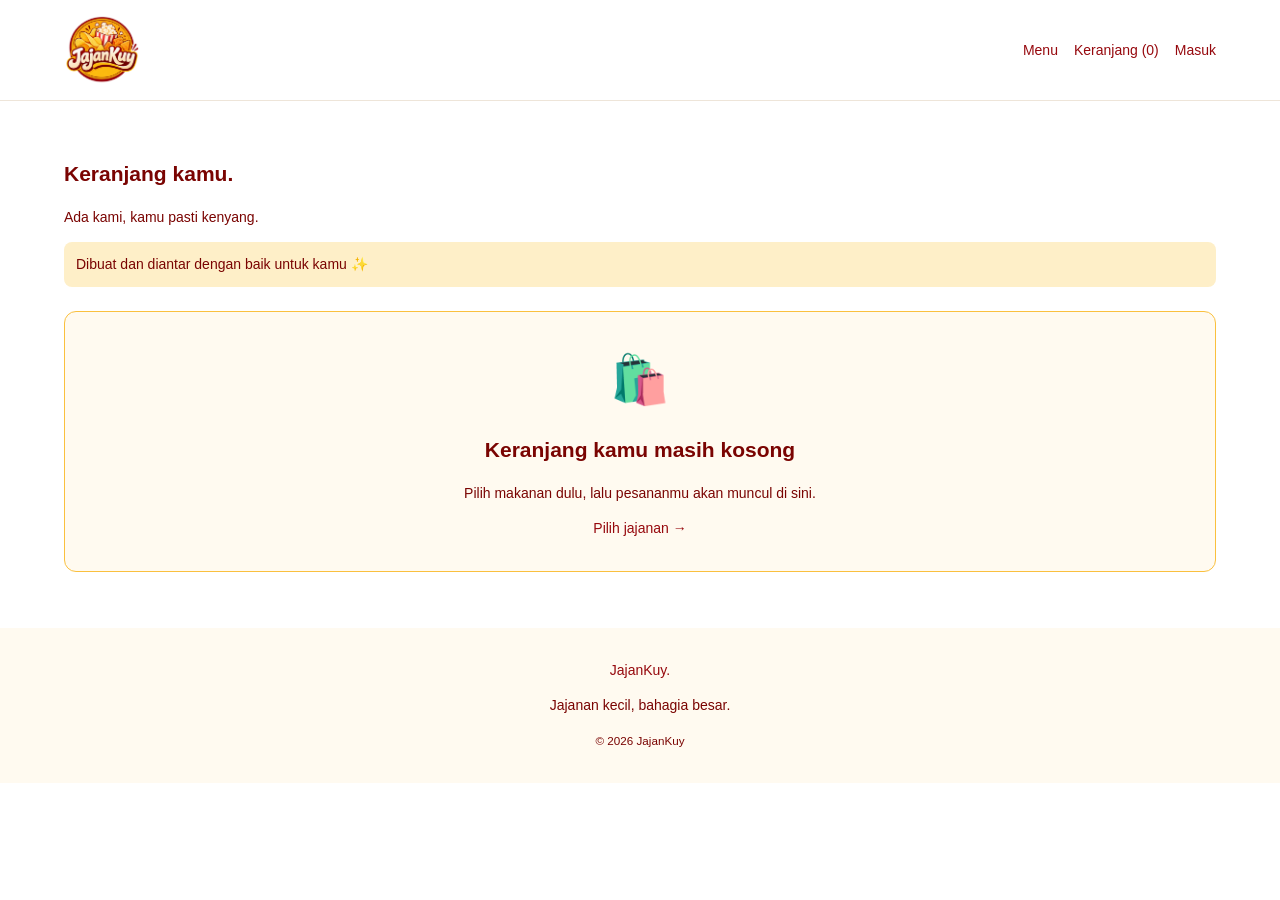
==== Basket Page/basket-filled.html @ 1321bf12 "BasketPage" ====
<!DOCTYPE html>
<html lang="id">
<head>
    <meta charset="UTF-8">
    <meta name="viewport" content="width=device-width, initial-scale=1.0">
    <title>Keranjang Kamu — JajanKuy</title>
    <link rel="stylesheet" href="basket.css">
    <script src="basket.js" defer></script>
</head>
<body >
    <!-- Logo dan navigasi -->
    <header class="site-header">
        <div class="container header-inner">
            <a href="basket.html">
                <img class="brand-logo" src="JajanKuy Snack Emblem.png" alt="Keranjang JajanKuy">
            </a>
            <nav>
                <a class="nav-item" href="menu.html">Menu</a>
                <a id="cart-link" class="nav-item active" href="basket.html">Keranjang</a>
                <a class="nav-item" href="#akun" data-account>Masuk</a>
            </nav>
        </div>
    </header>

    <!-- Isi keranjang diperbarui oleh basket.js -->
    <main class="container">
        <section id="keranjang">
            <div class="section-heading">
                <div>
                    <h1 id="cart-title">Keranjang kamu.</h1>
                    <p>Ada kami, kamu pasti kenyang.</p>
                </div>
                <p class="heading-badge">Dibuat dan diantar dengan baik untuk kamu ✨</p>
            </div>
            <div id="basket-content" tabindex="-1" aria-live="polite">
                <div class="empty-cart" tabindex="-1">
                    <div class="empty-art" aria-hidden="true">🛍️</div>
                    <h2>Keranjang kamu masih kosong</h2>
                    <p>Yuk, temukan jajanan favorit untuk menemani harimu.</p>
                    <a href="menu.html">Pilih jajanan →</a>
                </div>
            </div>
            <noscript><p>Aktifkan JavaScript untuk mengelola keranjang.</p></noscript>
        </section>
    </main>

    <!-- Footer dan pesan status -->
    <footer class="site-footer">
        <div class="container">
            <a class="footer-brand" href="basket.html">JajanKuy.</a>
            <p>Jajanan kecil, bahagia besar.</p>
            <small>© 2026 JajanKuy</small>
        </div>
    </footer>
    <p id="notice" class="notice" role="status" hidden></p>
</body>
</html>
---- Basket Page/basket.css ----
/* Selector dasar: tag, class, dan id. Warna ditulis langsung. */
div,
aside,
input,
button {
  box-sizing: border-box;
}

body {
  margin: 0;
  background: white;
  color: #7A0402;
  font: 14px/1.5 Arial, sans-serif;
}

.container {
  width: 90%;
  max-width: 1180px;
  margin: auto;
}

a {
  color: #96080D;
  text-decoration: none;
}

button,
input {
  font: inherit;
  padding: 8px;
  border: 1px solid #E99731;
  border-radius: 6px;
}

button {
  cursor: pointer;
  background: #FDB627;
  color: #7A0402;
}

.header-inner,
nav,
.basket-layout,
.cart-item,
.controls,
dl div,
.total {
  display: flex;
  align-items: center;
  justify-content: space-between;
  flex-wrap: wrap;
  gap: 16px;
}

.brand-logo {
  width: 76px;
  display: block;
}

#keranjang {
  padding: 40px 0 56px;
}

.section-heading,
.cart-item,
.total {
  margin-bottom: 24px;
}

.heading-badge,
.delivery {
  background: #FEEFC8;
  padding: 12px;
  border-radius: 8px;
}

.cart-panel {
  flex: 2 1 420px;
  min-width: 0;
}

.cart-panel,
.summary,
.empty-cart {
  padding: 20px;
  border: 1px solid #FAC03E;
  border-radius: 12px;
}

.summary {
  flex: 1 1 260px;
  min-width: 0;
  background: #fffaf0;
  align-self: flex-start;
}

.empty-cart,
.site-footer {
  padding: 32px 16px;
  text-align: center;
  background: #fffaf0;
}

.empty-art,
.food-art {
  font-size: 48px;
}

.item-info {
  flex: 1 1 140px;
}

.quantity input {
  width: 44px;
}

.checkout {
  width: 100%;
  padding: 14px;
  font-weight: bold;
}

.notice {
  position: fixed;
  bottom: 16px;
  left: 5%;
  right: 5%;
  padding: 16px;
  background: #7A0402;
  color: white;
}

/* Detail tampilan agar tetap ringkas dan mudah dipelajari */
.site-header {
  border-bottom: 1px solid #eee5d9;
  padding: 12px 0;
}

.cart-item {
  border-bottom: 1px solid #eee5d9;
  padding-bottom: 20px;
}

.food-art {
  background: #FEEFC8;
  border-radius: 12px;
  padding: 10px;
}

.item-info p,
.summary-note,
.promo-hint {
  color: #86766d;
  font-size: 12px;
}

.panel-heading,
.total {
  font-weight: bold;
}

.cart-footer,
.item-actions {
  text-align: right;
}
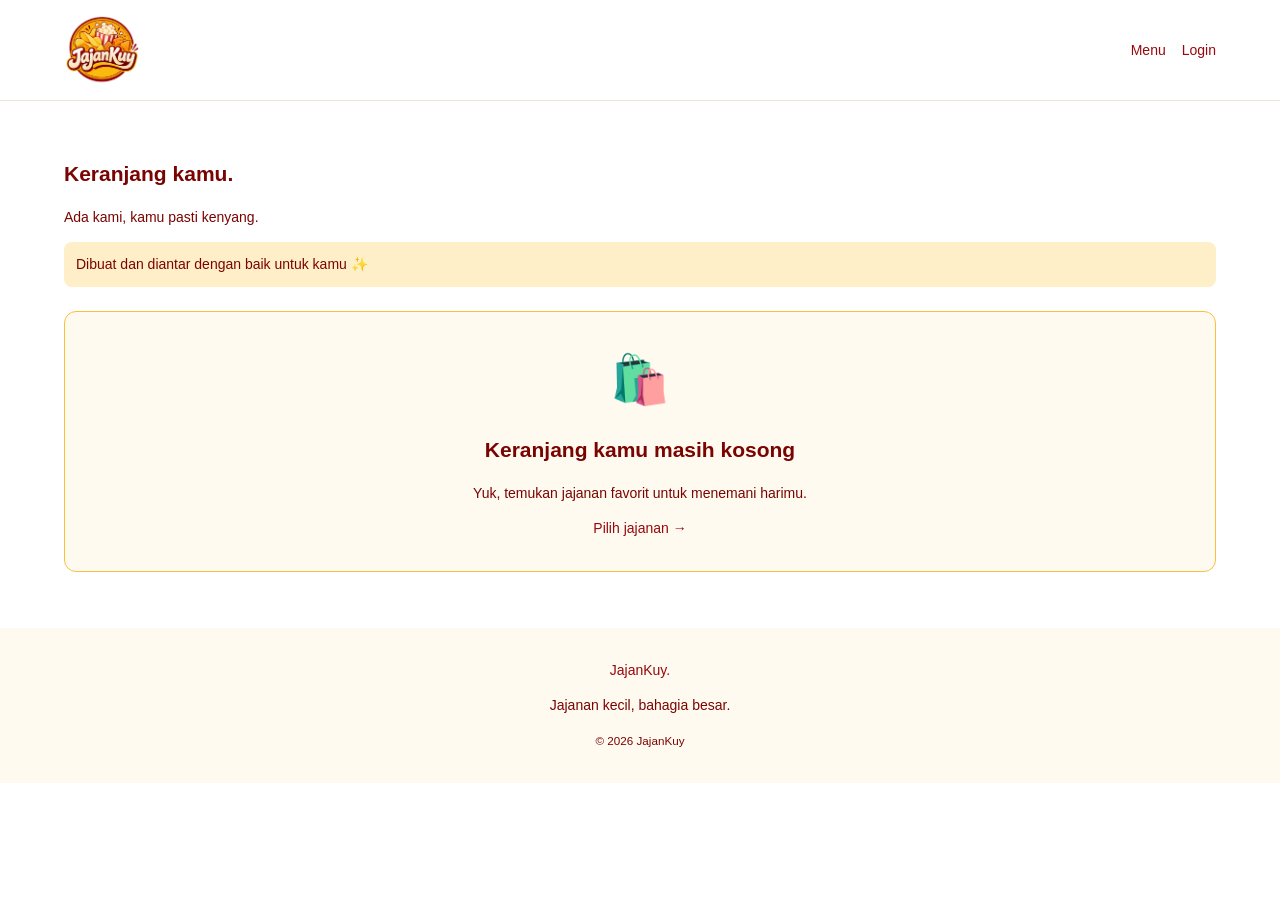
==== commit 73850c54: "hasil akhir" ====
--- a/Basket Page/basket-filled.html
+++ b/Basket Page/basket-filled.html
@@ -5,24 +5,24 @@
     <meta name="viewport" content="width=device-width, initial-scale=1.0">
     <title>Keranjang Kamu — JajanKuy</title>
     <link rel="stylesheet" href="basket.css">
-    <script src="basket.js" defer></script>
+    <script src="../script.js" defer></script>
 </head>
 <body >
     <!-- Logo dan navigasi -->
     <header class="site-header">
         <div class="container header-inner">
             <a href="basket.html">
-                <img class="brand-logo" src="JajanKuy Snack Emblem.png" alt="Keranjang JajanKuy">
+                <img class="brand-logo" src="../asset/JajanKuy_Snack_Emblem.png" alt="Keranjang JajanKuy">
             </a>
             <nav>
-                <a class="nav-item" href="menu.html">Menu</a>
-                <a id="cart-link" class="nav-item active" href="basket.html">Keranjang</a>
-                <a class="nav-item" href="#akun" data-account>Masuk</a>
+                <a class="nav-item" href="../HomePage/jajankuy.html">Menu</a>
+                <!-- <a id="cart-link" class="nav-item active" href="basket.html">Keranjang</a> -->
+                <a class="nav-item" href="../loginpage/login.html" data-account>Login</a>
             </nav>
         </div>
     </header>
 
-    <!-- Isi keranjang diperbarui oleh basket.js -->
+    <!-- Isi keranjang diperbarui oleh script.js -->
     <main class="container">
         <section id="keranjang">
             <div class="section-heading">
--- a/Basket Page/basket.css
+++ b/Basket Page/basket.css
@@ -88,10 +88,18 @@
 }
 
 .summary {
-  flex: 1 1 260px;
+  flex: none;
   min-width: 0;
   background: #fffaf0;
   align-self: flex-start;
+}
+
+.summary-column {
+  flex: 1 1 260px;
+  min-width: 0;
+  display: flex;
+  flex-direction: column;
+  gap: 12px;
 }
 
 .empty-cart,
@@ -115,9 +123,31 @@
 }
 
 .checkout {
+  display: block;
+  box-sizing: border-box;
   width: 100%;
-  padding: 14px;
+  min-height: 48px;
+  padding: 13px 18px;
+  border: 1px solid #E99731;
+  border-radius: 8px;
+  background: #FDB627;
+  color: #7A0402;
   font-weight: bold;
+  text-align: center;
+  line-height: 20px;
+  box-shadow: 0 2px 4px #7A04021a;
+  transition: background-color 0.2s ease, box-shadow 0.2s ease, transform 0.2s ease;
+}
+
+.checkout:hover {
+  background: #F4A900;
+  box-shadow: 0 4px 8px #7A040226;
+  transform: translateY(-1px);
+}
+
+.checkout:focus-visible {
+  outline: 3px solid #7A0402;
+  outline-offset: 3px;
 }
 
 .notice {
@@ -141,6 +171,96 @@
   padding-bottom: 20px;
 }
 
+/* Finishing touches for the live cart layout */
+.basket-layout {
+  align-items: flex-start;
+  gap: 24px;
+}
+
+.cart-panel,
+.summary {
+  background: #fff;
+  box-shadow: 0 8px 24px #7a04020b;
+}
+
+.summary-column .summary {
+  width: 100%;
+}
+
+.cart-panel>.cart-item {
+  justify-content: flex-start;
+  gap: 18px;
+  padding: 18px 0;
+  margin: 0;
+}
+
+.cart-item>img {
+  width: 88px;
+  height: 76px;
+  object-fit: cover;
+  border-radius: 10px;
+  background: #fff4d9;
+}
+
+.item-actions {
+  display: grid;
+  gap: 10px;
+  text-align: right;
+}
+
+.summary h2,
+.cart-panel h2 {
+  margin-top: 0;
+}
+
+.summary dl {
+  margin: 18px 0;
+}
+
+.summary .total {
+  margin: 0;
+  padding-top: 14px;
+  border-top: 1px solid #f0e6d7;
+}
+
+.cart-panel [data-kosongkan] {
+  margin-top: 8px;
+}
+
+@media (max-width: 700px) {
+  #keranjang {
+    padding: 24px 0 36px;
+  }
+
+  .basket-layout {
+    gap: 16px;
+  }
+
+  .cart-panel,
+  .summary {
+    padding: 16px;
+  }
+
+  .cart-panel>.cart-item {
+    align-items: flex-start;
+    gap: 12px;
+  }
+
+  .cart-item>img {
+    width: 68px;
+    height: 68px;
+  }
+
+  .item-actions {
+    width: 100%;
+    text-align: left;
+  }
+
+  .checkout {
+    min-height: 46px;
+  }
+}
+
 .food-art {
   background: #FEEFC8;
   border-radius: 12px;
@@ -163,3 +283,7 @@
 .item-actions {
   text-align: right;
 }
+
+.header-divider {
+  margin: 0 12px
+}
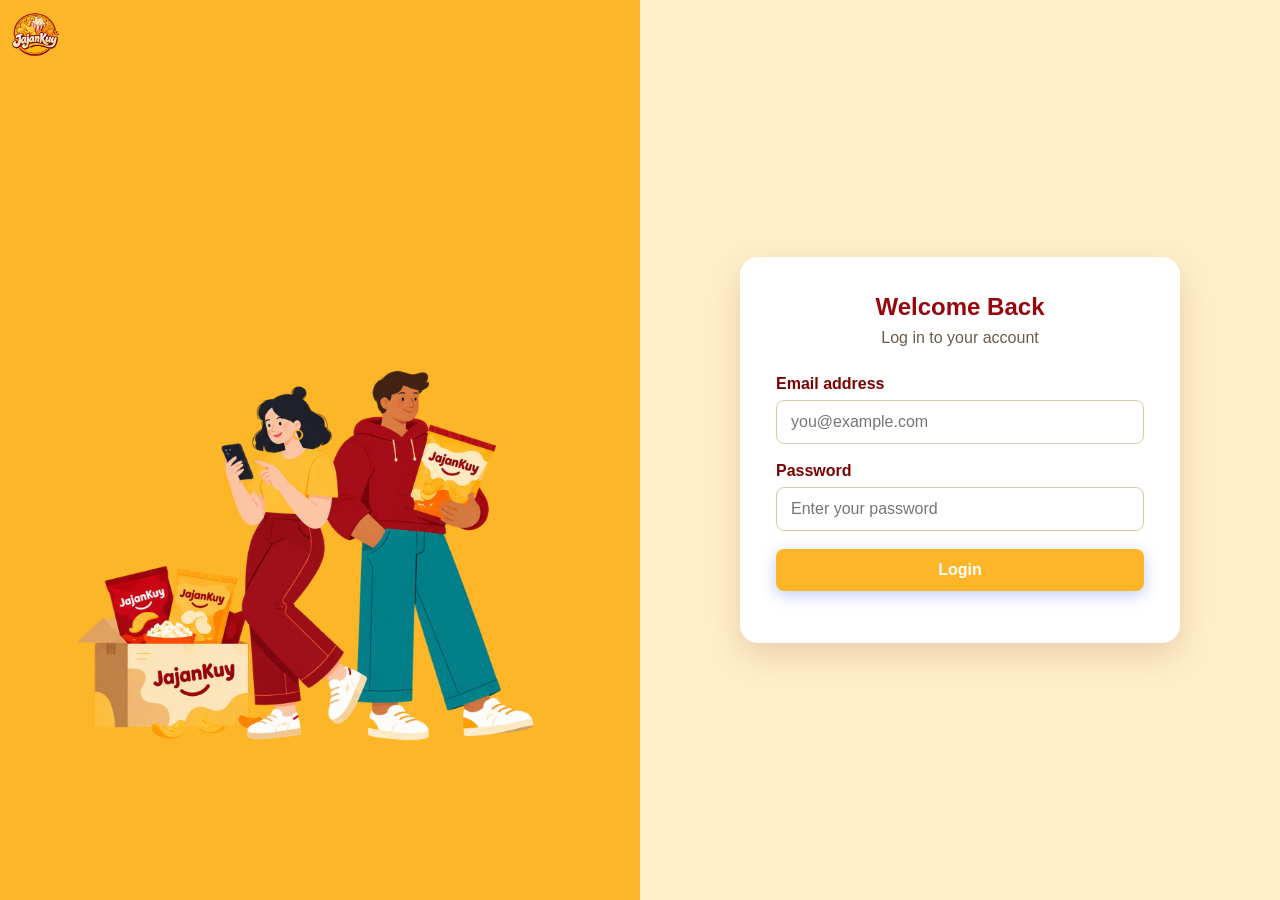
==== commit ad8c8339: "Hasil Akhir(Penggabungan Fungsi Page)" ====
--- a/Basket Page/basket-filled.html
+++ b/Basket Page/basket-filled.html
@@ -5,24 +5,24 @@
     <meta name="viewport" content="width=device-width, initial-scale=1.0">
     <title>Keranjang Kamu — JajanKuy</title>
     <link rel="stylesheet" href="basket.css">
-    <script src="../script.js" defer></script>
+    <script src="../index.js" defer></script>
 </head>
 <body >
     <!-- Logo dan navigasi -->
     <header class="site-header">
         <div class="container header-inner">
-            <a href="basket.html">
+            <a href="basket-filled.html">
                 <img class="brand-logo" src="../asset/JajanKuy_Snack_Emblem.png" alt="Keranjang JajanKuy">
             </a>
             <nav>
-                <a class="nav-item" href="../HomePage/jajankuy.html">Menu</a>
-                <!-- <a id="cart-link" class="nav-item active" href="basket.html">Keranjang</a> -->
+                <a class="nav-item" href="../index.html">Menu</a>
+                <!-- <a id="cart-link" class="nav-item active" href="basket-filled.html">Keranjang</a> -->
                 <a class="nav-item" href="../loginpage/login.html" data-account>Login</a>
             </nav>
         </div>
     </header>
 
-    <!-- Isi keranjang diperbarui oleh script.js -->
+    <!-- Isi keranjang diperbarui oleh index.js -->
     <main class="container">
         <section id="keranjang">
             <div class="section-heading">
@@ -37,7 +37,7 @@
                     <div class="empty-art" aria-hidden="true">🛍️</div>
                     <h2>Keranjang kamu masih kosong</h2>
                     <p>Yuk, temukan jajanan favorit untuk menemani harimu.</p>
-                    <a href="menu.html">Pilih jajanan →</a>
+                    <a href="../index.html">Pilih jajanan →</a>
                 </div>
             </div>
             <noscript><p>Aktifkan JavaScript untuk mengelola keranjang.</p></noscript>
@@ -47,7 +47,7 @@
     <!-- Footer dan pesan status -->
     <footer class="site-footer">
         <div class="container">
-            <a class="footer-brand" href="basket.html">JajanKuy.</a>
+            <a class="footer-brand" href="basket-filled.html">JajanKuy.</a>
             <p>Jajanan kecil, bahagia besar.</p>
             <small>© 2026 JajanKuy</small>
         </div>
